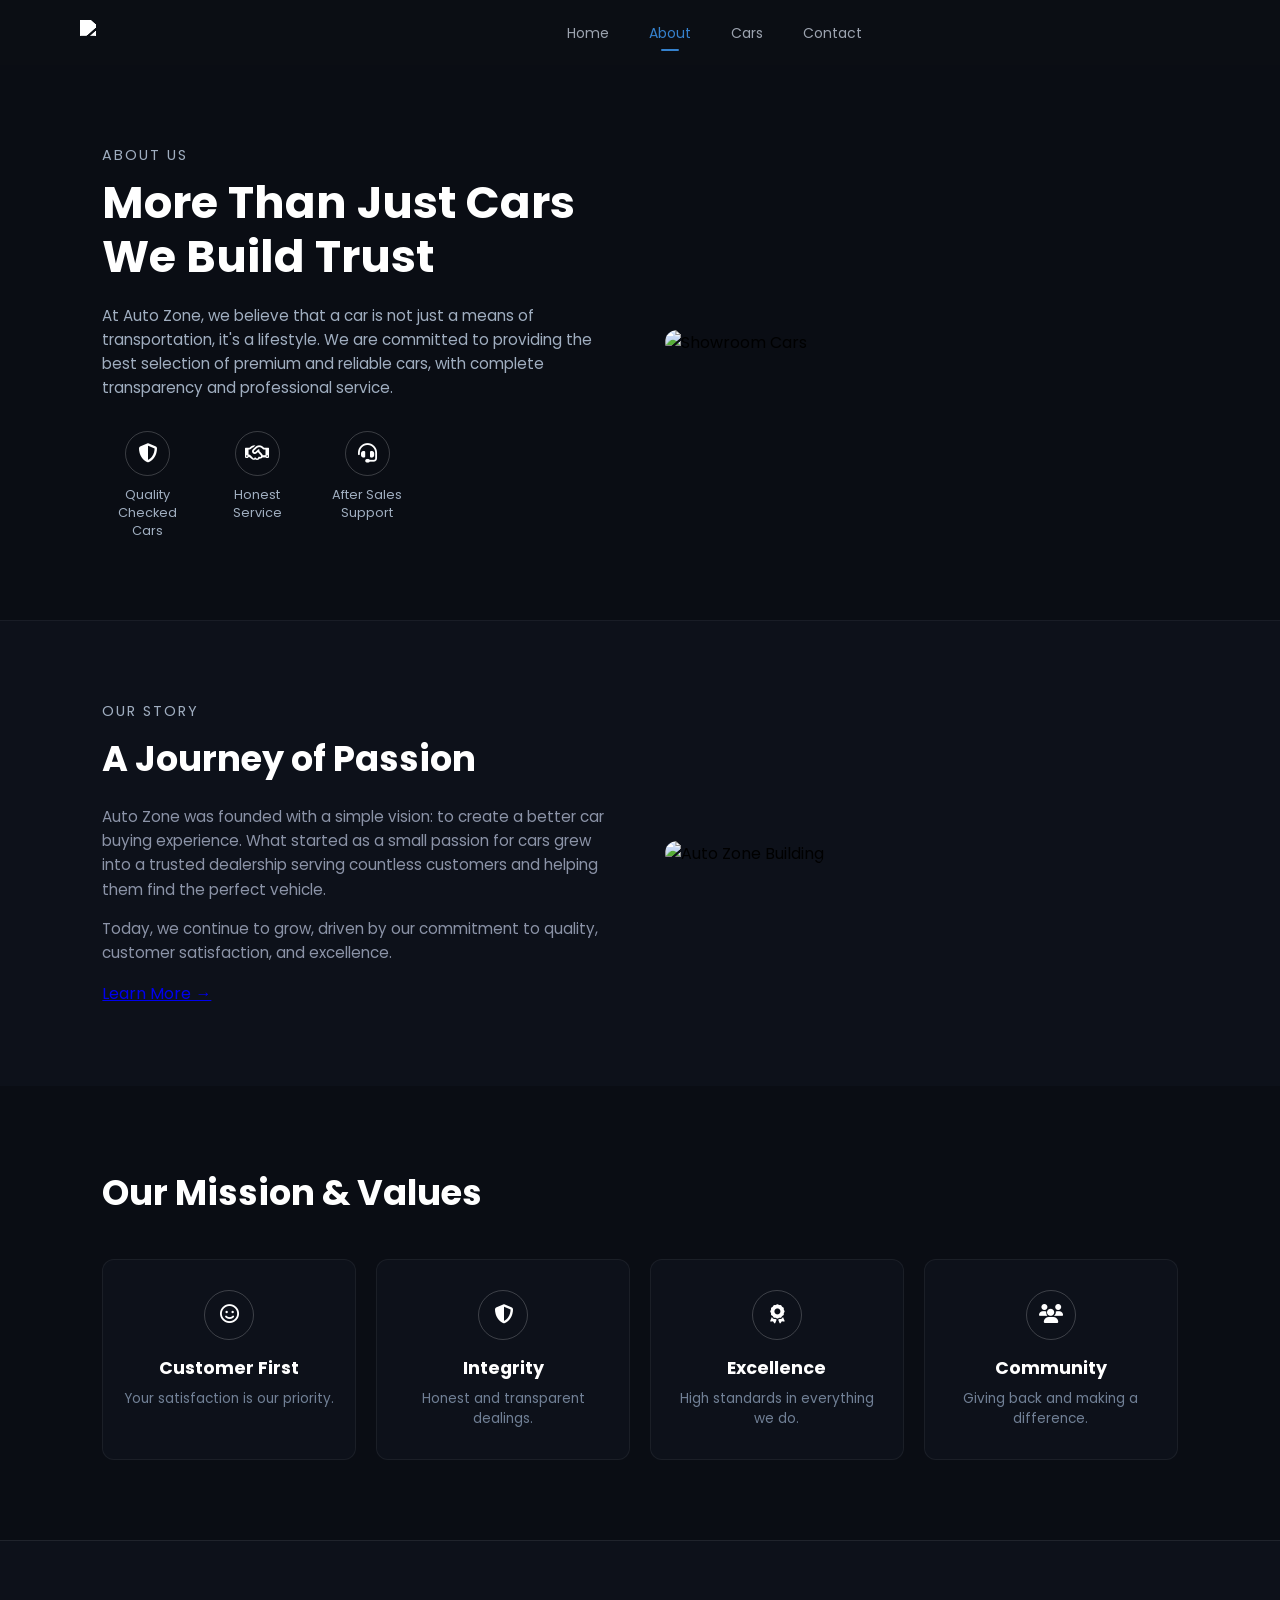
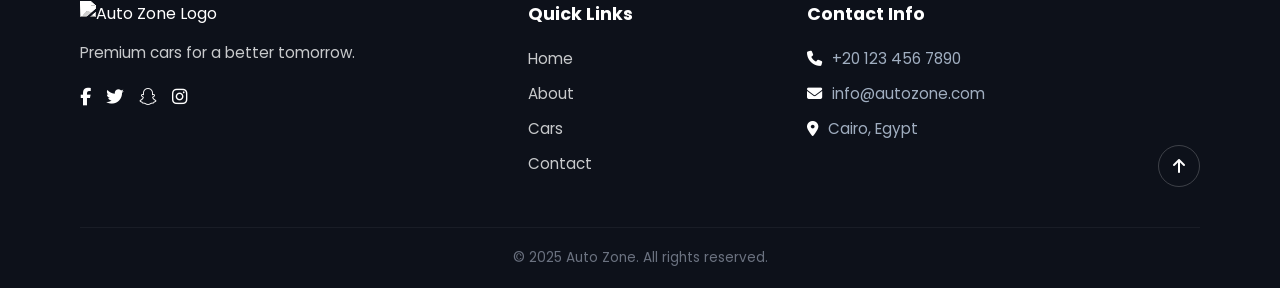
==== about.html @ 166deee4 "Add files via upload" ====
<!DOCTYPE html>
<html lang="en">
<head>
    <meta charset="UTF-8">
    <meta name="viewport" content="width=device-width, initial-scale=1.0">
    <title>Auto Zone</title>
    <link rel="stylesheet" href="https://cdnjs.cloudflare.com/ajax/libs/font-awesome/6.4.0/css/all.min.css">
    <link rel="preconnect" href="https://fonts.googleapis.com">
    <link rel="preconnect" href="https://fonts.gstatic.com" crossorigin>
    <link href="https://fonts.googleapis.com/css2?family=Poppins:wght@300;400;500;600;700&display=swap" rel="stylesheet">
    <link rel="stylesheet" href="home1.css">
    <link rel="stylesheet" href="home5.css">
    <link rel="stylesheet" href="about1.css">
    <link rel="stylesheet" href="about2.css">
    <link rel="stylesheet" href="about3.css">
</head>
<body>
    <header class="navbar">
        <div class="logo">
            <a href="home.html"><img src="img/logo.jpe" alt="AUTO ZONE Logo"></a>
        </div>
        <nav class="navlink" id="navmenu">
            <i class="fa-solid fa-xmark close-btn" id="closeBtn"></i>
            <ul>
                <li><a href="home.html">Home</a></li>
                <li><a href="about.html" class="active">About</a></li>
                <li><a href="cars.html">Cars</a></li>
                <li><a href="contact.html">Contact</a></li>
            </ul>
        </nav>
        <div class="abouticons">
           <i class="fa-solid fa-bars menu-toggle" id="menuToggle"></i>
        </div>
    </header>
<!-- -----section 1-------------------------------------------------------------------------------------------------- -->
    <section class="bhero">
        <div class="container">
            <div class="bcontent">
                <span class="title1">ABOUT US</span>
                <h1 class="title2">More Than Just Cars<br>We Build Trust</h1>
                <p class="description">
                    At Auto Zone, we believe that a car is not just a means of transportation, 
                    it's a lifestyle. We are committed to providing the best selection of premium 
                    and reliable cars, with complete transparency and professional service.
                </p>
    
                <div class="bfeatures">
                    <div class="feature1">
                        <i class="fa-solid fa-shield-halved"></i>
                        <span>Quality Checked Cars</span>
                    </div>
                    <div class="feature1">
                        <i class="fa-regular fa-handshake"></i>
                        <span>Honest Service</span>
                    </div>
                    <div class="feature1">
                        <i class="fa-solid fa-headset"></i>
                        <span>After Sales Support</span>
                    </div>
                </div>
            </div>
            
            <div class="bimage">
                <img src="img/rana-singh-kHwTC1fZ23o-unsplash.jpg" alt="Showroom Cars">
            </div>
        </div>
    </section>
<!--section 2 ------------------------------------------------------------------------------------------------------------>
<section class="story">
    <div class="container">
        <div class="scontent">
            <span class="stitle">OUR STORY</span>
            <h2>A Journey of Passion</h2>
            <p>
                 Auto Zone was founded with a simple vision: to create a better car buying experience. 
                What started as a small passion for cars grew into a trusted dealership serving 
                countless customers and helping them find the perfect vehicle.
            </p>
            <p>
                Today, we continue to grow, driven by our commitment to quality, 
                customer satisfaction, and excellence.
            </p>
            <a href="#" class="btn-primary">Learn More &rarr;</a>
        </div>
        <div class="simage">
            <img src="img/autozone.jpe" alt="Auto Zone Building">
        </div>
    </div>
</section>

<!--section 3 ----------------------------------------------------------------------------------------------->
<section class="values">
    <div class="container">
        <div class="title">
            <h2>Our Mission & Values</h2>
        </div>
        <div class="vgrid">
            <div class="vcard">
                <div class="icon">
                    <i class="fa-regular fa-face-smile"></i>
                </div>
                <h3>Customer First</h3>
                <p>Your satisfaction is our priority.</p>
            </div>
            <div class="vcard">
                <div class="icon">
                    <i class="fa-solid fa-shield-halved"></i>
                </div>
                <h3>Integrity</h3>
                <p>Honest and transparent dealings.</p>
            </div>
            <div class="vcard">
                <div class="icon">
                    <i class="fa-solid fa-award"></i>
                </div>
                <h3>Excellence</h3>
                <p>High standards in everything we do.</p>
            </div>
            <div class="vcard">
                <div class="icon">
                    <i class="fa-solid fa-users"></i>
                </div>
                <h3>Community</h3>
                <p>Giving back and making a difference.</p>
            </div>
        </div>
    </div>
</section>

<!-- FOOTER SECTION-------------------------------->
    <footer class="footer">
        <div class="container">
            <div class="footer-logo">
                <div class="footer-logo-img">
                    <img src="img/logo.jpe" alt="Auto Zone Logo">
                </div>
                <p>Premium cars for a better tomorrow.</p>
                <div class="links">
                    <a href="#"><i class="fa-brands fa-facebook-f"></i></a>
                    <a href="#"><i class="fa-brands fa-twitter"></i></a>
                    <a href="#"><i class="fa-brands fa-snapchat"></i></a>
                    <a href="#"><i class="fa-brands fa-instagram"></i></a>
                </div>
            </div>

            <div class="footerlinks">
                <h3>Quick Links</h3>
                <ul>
                    <li><a href="home.html">Home</a></li>
                    <li><a href="about.html">About</a></li>
                    <li><a href="cars.html">Cars</a></li>
                    <li><a href="contact.html">Contact</a></li>
                </ul>
            </div>

            <div class="footercontact">
                <h3>Contact Info</h3>
                <ul>
                    <li><i class="fa-solid fa-phone"></i> +20 123 456 7890</li>
                    <li><i class="fa-solid fa-envelope"></i> info@autozone.com</li>
                    <li><i class="fa-solid fa-location-dot"></i> Cairo, Egypt</li>
                </ul>
            </div>

            <a href="#" class="back">
                <i class="fa-solid fa-arrow-up"></i>
            </a>
        </div>

        <div class="footerbottom">
            <p>&copy; 2025 Auto Zone. All rights reserved.</p>
        </div>
    </footer>
<script src="home.js"></script>
</body>
</html>
---- home1.css ----
* {
    margin: 0;
    padding: 0;
    box-sizing: border-box;
    font-family: 'Poppins', sans-serif;
}
body {
    background-color: #0a0d14;
}
.hero {
    width: 100%;
    min-height: 100vh;
    display: flex;
    flex-direction: column;
}
.navbar {
    width: 100%;
    background-color: #0b0e14;
    display: flex;
    justify-content: space-between;
    align-items: center;
    padding: 20px 80px;
    z-index: 10;
}

.logo img {
    height: 50px;
    width: auto;
    object-fit: contain;
    filter: grayscale(100%) contrast(500%) brightness(150%);
    mix-blend-mode: screen;
}
.navlink ul {
    display: flex;
    list-style: none;
    gap: 40px;
}
.navlink ul li a {
    text-decoration: none;
    color: #9ca3af;
    font-size: 14px;
    font-weight: 400;
    transition: color 0.3s ease;
    position: relative;
}
.navlink ul li a:hover,.navlink ul li a.active {
    color: #3581cd;
}

.navlink ul li a.active::after {
    content: '';
    position: absolute;
    bottom: -8px;
    left: 50%;
    transform: translateX(-50%);
    width: 18px;
    height: 2px;
    background-color: #3581cd;
    border-radius: 2px;
}
.navicons {
    display: flex;
    gap: 22px;
}
.navicons .icon-link {
    color: #ffffff;
    font-size: 16px;
    text-decoration: none;
}
/*---- responsive------------------------------------------------------------------------- */
.menu-toggle, .close-btn {
    display: none;
    color: #ffffff;
    font-size: 22px;
    cursor: pointer;
}
@media (max-width: 840px) {
    .navbar {
        padding: 15px 30px;
    }
    .menu-toggle {
        display: block;
    }
    .close-btn {
        display: block;
        position: absolute;
        top: 25px;
        right: 25px;
    }
    .navlink {
        position: fixed;
        top: 0;
        right: -100%; 
        width: 250px;
        height: 100vh;
        background-color: #0b0e14;
        box-shadow: -5px 0 15px rgba(0, 0, 0, 0.5);
        display: flex;
        flex-direction: column;
        padding: 80px 40px;
        transition: right 0.4s ease;
        z-index: 100;
    }
    .navlink.active {
        right: 0; 
    }
    .navlink ul {
        flex-direction: column;
        gap: 25px;
    }
    .navlink ul li a {
        font-size: 16px;
    }
}
---- home5.css ----
.footer {
    background-color: #0d111a;
    border-top: 1px solid rgba(255, 255, 255, 0.08);
    padding: 60px 80px 20px;
    color: #a0aec0;
    position: relative;
}
.footer .container {
    display: flex;
    justify-content: space-between;
    align-items: flex-start;
    gap: 40px;
    max-width: 1200px;
    margin: 0 auto 40px;
    position: relative;
}
.footer-logo img {
    height: 40px;
    width: auto;
    margin-bottom: 15px;
    filter:grayscale(100%) brightness(100%) contrast(400%);
}
.footer-logo p {
    font-size: 0.95rem;
    margin-bottom: 20px;
    color: #c8cacc;
}
.footer-logo .links {
    display: flex;
    gap: 15px;
}
.footer-logo .links a {
    color: #ffffff;
    font-size: 1.1rem;
    transition: color 0.3s ease;
}
.footer-logo .links a:hover {
    color: #3581cd;
}


.footerlinks h3,.footercontact h3 {
    color: white;
    font-size: 1.1rem;
    margin-bottom: 20px;
}

.footerlinks ul,.footercontact ul {
    list-style: none;
    padding: 0;
    margin: 0;
}
.footerlinks ul li,.footercontact ul li {
    margin-bottom: 12px;
    font-size: 0.95rem;
}
.footerlinks ul li a {
    color: #c8cacc;
    text-decoration: none;
    transition: color 0.3s ease;
}
.footerlinks ul li a:hover {
    color: #3581cd;
}

.footercontact ul li {
    display: flex;
    align-items: center;
    gap: 10px;
}
.footercontact ul li i {
    color: white;
}

/*  Button up page */
.footer .back {
    width: 42px;
    height: 42px;
    border: 1px solid rgba(255, 255, 255, 0.2);
    border-radius: 50%;
    display: flex;
    justify-content: center;
    align-items: center;
    color: #ffffff;
    text-decoration: none;
    align-self: flex-end;
    transition: all 0.3s ease;
}
.footer .back:hover {
    border-color: #3581cd;
    color: #3581cd;
}
.footerbottom {
    text-align: center;
    border-top: 1px solid rgba(255, 255, 255, 0.05);
    padding-top: 20px;
    font-size: 0.85rem;
    color: #6b7280;
}
/* ---responsive------------------------------------ */
@media (max-width: 720px) {
    .footer {
        padding: 40px 20px 20px;
    }
    .footer .container {
        flex-wrap: wrap; 
        gap: 30px 20px;
    }
    .footer-logo {
        width: 55%;
    }
    .footerlinks {
        width: 35%;
    }
    .footercontact {
        width: 70%;
    }
    .footer .back {
        align-self: flex-start;
        margin-top: 20px;
    }
}


@media (max-width: 480px) {
    .footer-logo, 
    .footerlinks, 
    .footercontact {
        width: 100%;
    }
}
---- about1.css ----
.bhero {
    padding: 80px 8%;
    background-color: #0a0d14;
}
.bhero .container {
    display: flex;
    align-items: center;
    justify-content: space-between;
    gap: 50px;
    max-width: 1200px;
    margin: 0 auto;
}
.bcontent {
    flex: 1;
}
.about-hero .container,.our-story .container,.mission-values .container {
    max-width: 1500px; 
    width: 95%;        
}
.bcontent .title1 {
    color: #a0aec0;
    font-size: 0.9rem;
    letter-spacing: 2px;
    display: block;
    margin-bottom: 10px;
}
.bcontent h1 {
    color: #ffffff;
    font-size: 2.8rem;
    font-weight: 700;
    line-height: 1.2;
    margin-bottom: 20px;
}
.bcontent p {
    color: #a0aec0;
    font-size: 0.95rem;
    line-height: 1.6;
    margin-bottom: 30px;
}
.bfeatures {
    display: flex;
    gap: 20px;
}
.feature1 {
    display: flex;
    flex-direction: column;
    align-items: center;
    text-align: center;
    gap: 10px;
}
.feature1 i {
    font-size: 1.2rem;
    color: #ffffff;
    border: 1px solid rgba(255, 255, 255, 0.2);
    width: 45px;
    height: 45px;
    border-radius: 50%;
    display: flex;
    align-items: center;
    justify-content: center;
}
.feature1 span {
    color: #a0aec0;
    font-size: 0.8rem;
    max-width: 90px;
}

.bimage {
    flex: 1;
}
.bimage img {
    width: 100%;
    height: 350px;
    object-fit: cover;
    border-radius: 12px;
}
/* -----responsive-------------------------------------------------------- */
@media (max-width: 700px) {
    .bhero {
        padding: 50px 20px;
        height: auto; 
    }
    .bhero .container {
        display: flex;
        flex-direction: column;
        gap: 25px;
    }
    .bcontent {
        width: 100%;
    }
    .bhero .title2 {
        font-size: 26px;
    }

    .bimage {
        width: 100%;
        max-width: 400px; 
        height: auto;    
        margin: 0 auto;   
        border-radius: 12px;
        overflow: hidden; 
    }
    .bimage img {
        width: 100%;
        height: 100%;
        object-fit: fill; 
        display: block;
    }
    .bcontent {
        width: 100%;
        text-align: center;
    }

    .bfeatures {
        display: flex;
        justify-content: center; 
        align-items: center;
        gap: 20px;
        flex-wrap: wrap;        
        margin-top: 25px;
    }
    .feature1 {
        display: flex;
        flex-direction: column;  
        align-items: center;
        text-align: center;
    }
}

@media (max-width: 480px) {
    .bimage {
        height: 200px; 
    }
}
---- about2.css ----
.story {
    padding: 80px 8%;
    background-color: #0d111a;
    border-top: 1px solid rgba(255, 255, 255, 0.05);
}
.story .container {
    display: flex;
    align-items: center;
    justify-content: space-between;
    gap: 50px;
    max-width: 1200px;
    margin: 0 auto;
}
.scontent {
    flex: 1;
}
.scontent .stitle {
    color: #a0aec0;
    font-size: 0.9rem;
    letter-spacing: 2px;
    display: block;
    margin-bottom: 10px;
}
.scontent h2 {
    color: #ffffff;
    font-size: 2.2rem;
    margin-bottom: 20px;
}
.scontent p {
    color: #8b93a7;
    font-size: 0.95rem;
    line-height: 1.6;
    margin-bottom: 15px;
}
.simage {
    flex: 1;
}
.simage img {
    width: 100%;
    height: 320px;
    object-fit: cover;
    border-radius: 12px;
}
/*---------Responsive-------------------------------------------------*/
@media (max-width: 700px) {
    .story {
        padding: 50px 5%;
    }
    .story .container {
        flex-direction: column;
        gap: 30px;
    }
    .scontent {
        width: 100%;
        text-align: center;
    }
    .scontent h2 {
        font-size: 1.8rem;
    }
    .scontent .btn-primary {
        display: inline-flex;
        justify-content: center;
        align-items: center;
        margin: 10px auto 0;
    }

    .simage {
        width: 100%;
        max-width: 500px;
        margin: 0 auto;
    }
    .simage img {
        width: 100%;
        height: 260px;
        object-fit: cover;
    }
}


@media (max-width: 480px) {
    .scontent h2 {
        font-size: 1.5rem;
    }
    .simage img {
        height: 200px;
    }
}
---- about3.css ----
.values {
    padding: 80px 8%;
    background-color: #0a0d14;
}
.values .container {
    max-width: 1200px;
    margin: 0 auto;
}
.values .title {
    margin-bottom: 40px;
}

.values h2 {
    color: #ffffff;
    font-size: 2.2rem;
}
.vgrid {
    display: grid;
    grid-template-columns: repeat(auto-fit, minmax(220px, 1fr));
    gap: 20px;
}
.vcard {
    background-color: #0d111a;
    border: 1px solid rgba(255, 255, 255, 0.06);
    border-radius: 12px;
    padding: 30px 20px;
    text-align: center;
    display: flex;
    flex-direction: column;
    align-items: center;
    transition: transform 0.3s ease;
}

.vcard:hover {
    transform: translateY(-5px);
    border-color:#3581cd;
}
.vcard .icon {
    width: 50px;
    height: 50px;
    border-radius: 50%;
    border: 1px solid rgba(255, 255, 255, 0.2);
    display: flex;
    align-items: center;
    justify-content: center;
    margin-bottom: 15px;
}
.vcard .icon i {
    color: #ffffff;
    font-size: 1.2rem;
}
.vcard h3 {
    color: #ffffff;
    font-size: 1.1rem;
    margin-bottom: 8px;
}
.vcard p {
    color: #718096;
    font-size: 0.85rem;
}
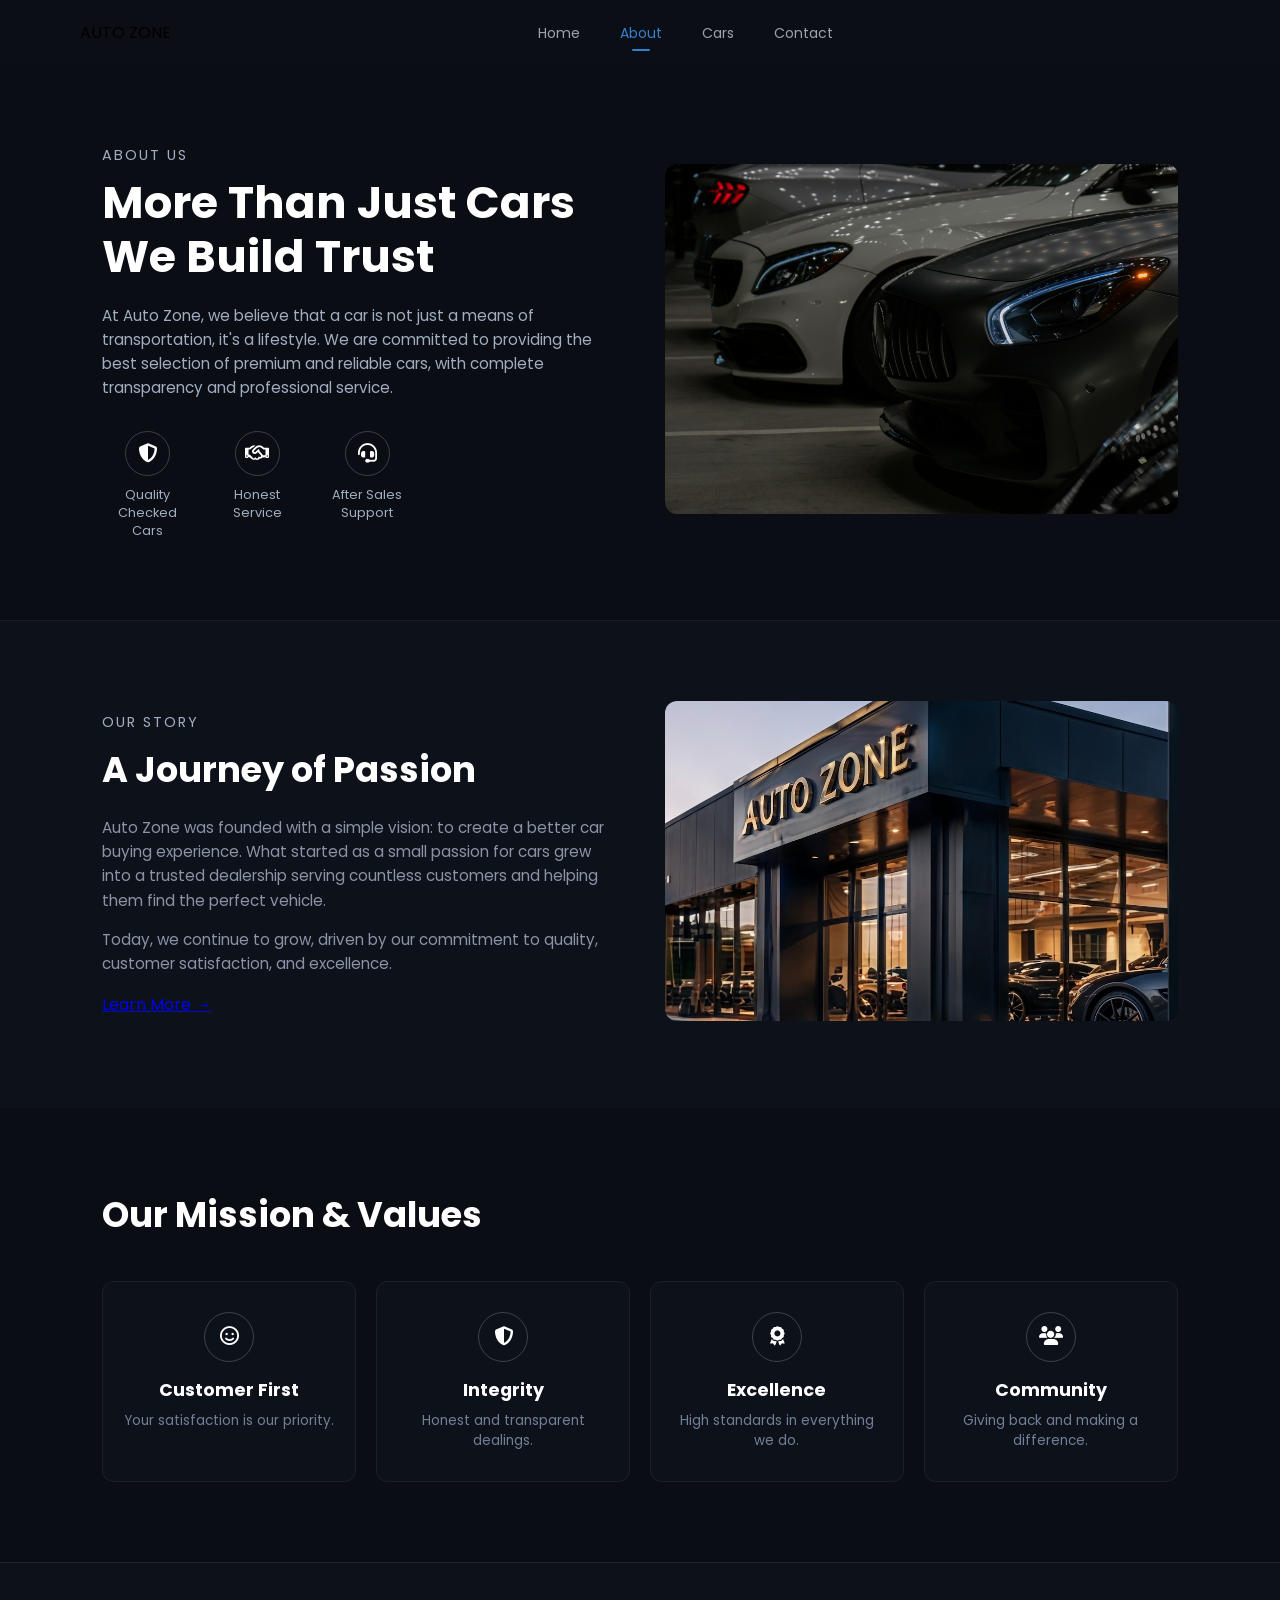
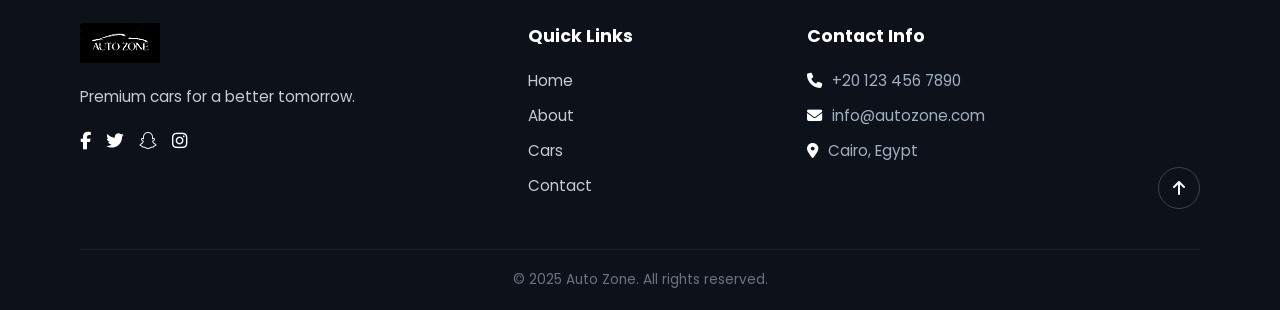
==== commit 44506f8b: "Update about.html" ====
--- a/about.html
+++ b/about.html
@@ -16,9 +16,7 @@
 </head>
 <body>
     <header class="navbar">
-        <div class="logo">
-            <a href="home.html"><img src="img/logo.jpe" alt="AUTO ZONE Logo"></a>
-        </div>
+        <div class="logo">AUTO ZONE</div>
         <nav class="navlink" id="navmenu">
             <i class="fa-solid fa-xmark close-btn" id="closeBtn"></i>
             <ul>
@@ -173,4 +171,4 @@
     </footer>
 <script src="home.js"></script>
 </body>
-</html>+</html>
--- a/home1.css
+++ b/home1.css
@@ -21,14 +21,6 @@
     align-items: center;
     padding: 20px 80px;
     z-index: 10;
-}
-
-.logo img {
-    height: 50px;
-    width: auto;
-    object-fit: contain;
-    filter: grayscale(100%) contrast(500%) brightness(150%);
-    mix-blend-mode: screen;
 }
 .navlink ul {
     display: flex;
@@ -106,9 +98,21 @@
     }
     .navlink ul {
         flex-direction: column;
+
+   @import url('https://fonts.googleapis.com/css2?family=Playfair+Display:wght@700&display=swap');
+.logo {
+    font-family: 'Playfair Display', 'Bodoni MT', 'Didot', 'Garamond', serif;
+    font-size: 26px;
+    font-weight: 700;
+    letter-spacing: 2.5px;
+    color: #ffffff; 
+    text-transform: uppercase;
+    user-select: none; 
+    cursor: default;
+}     
         gap: 25px;
     }
     .navlink ul li a {
         font-size: 16px;
     }
-}+}
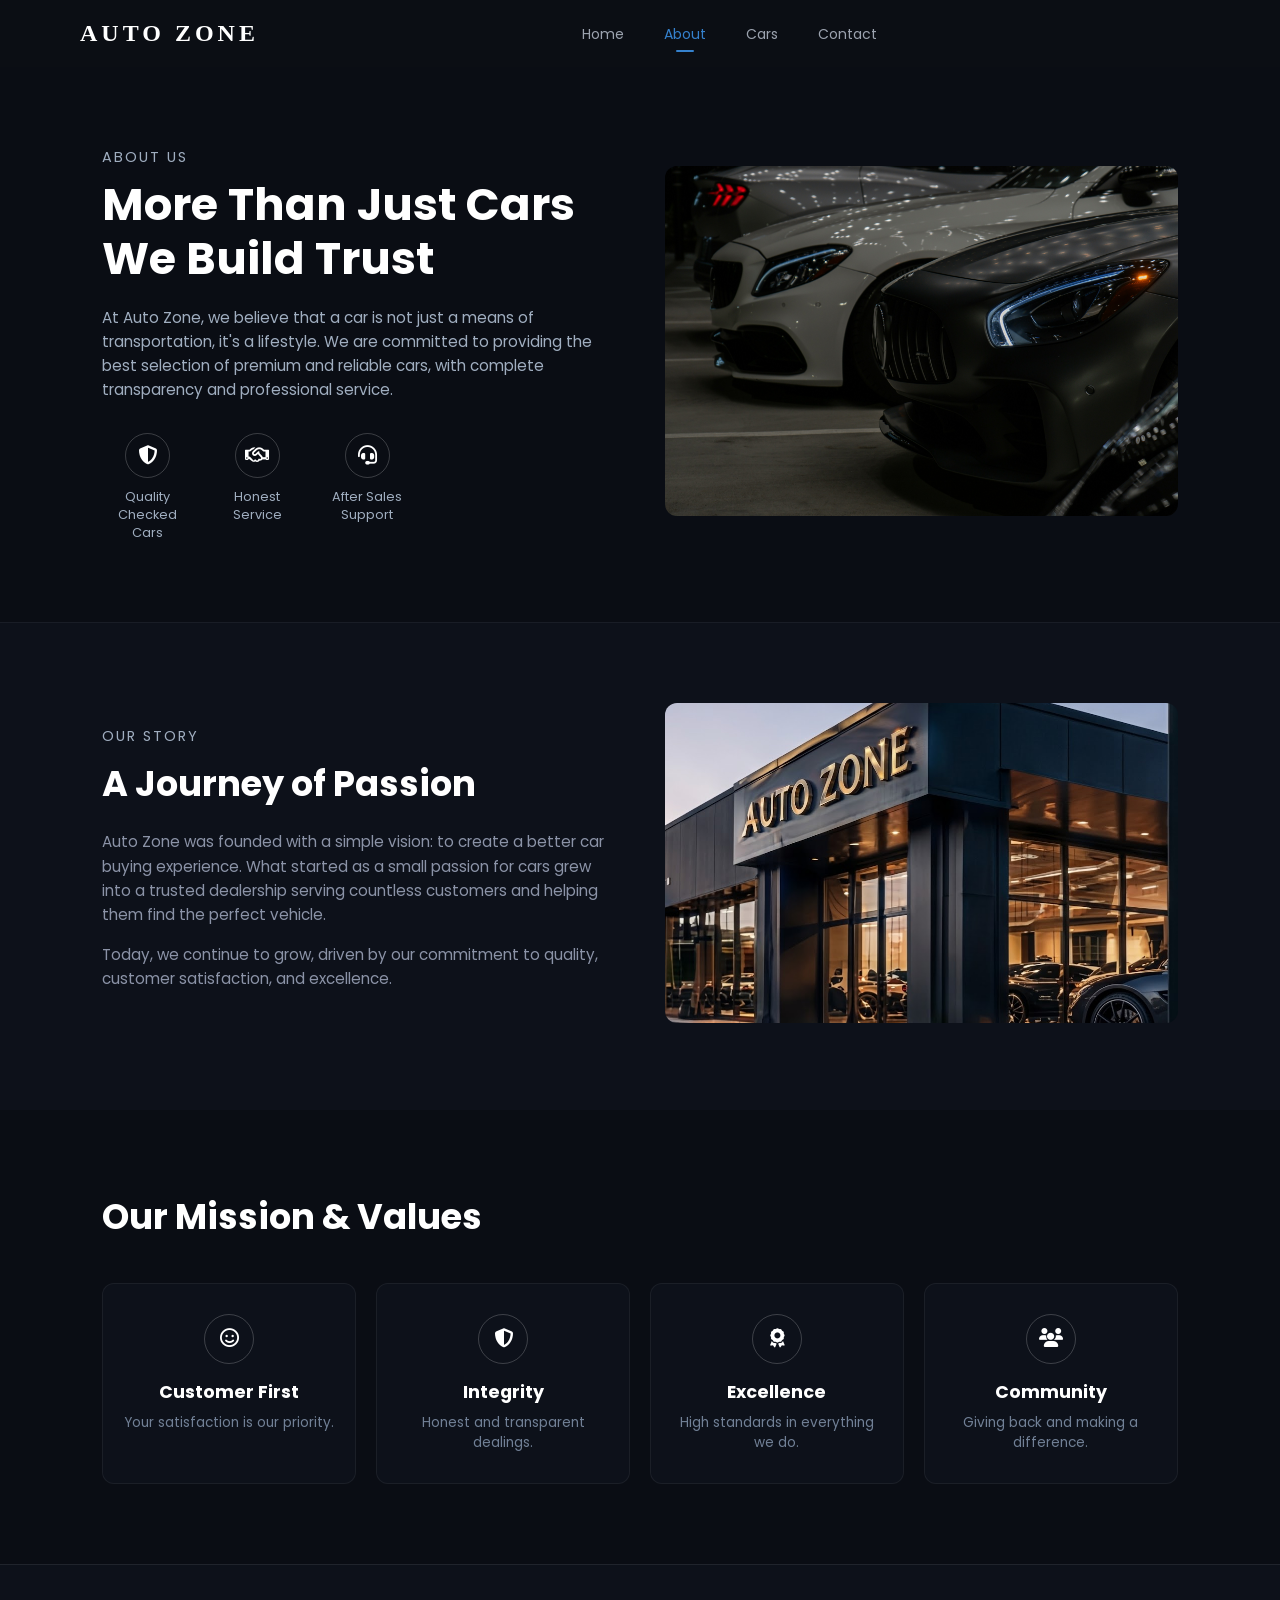
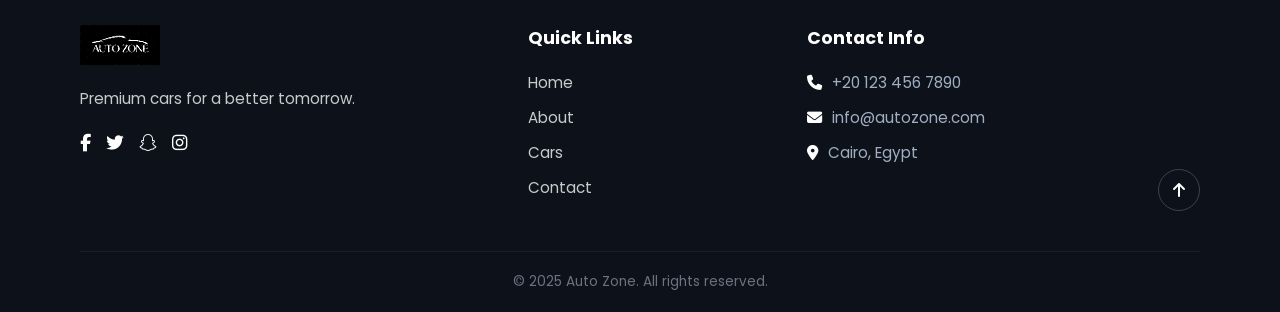
==== commit 42ba116f: "Update about.html" ====
--- a/about.html
+++ b/about.html
@@ -78,7 +78,6 @@
                 Today, we continue to grow, driven by our commitment to quality, 
                 customer satisfaction, and excellence.
             </p>
-            <a href="#" class="btn-primary">Learn More &rarr;</a>
         </div>
         <div class="simage">
             <img src="img/autozone.jpe" alt="Auto Zone Building">
--- a/home1.css
+++ b/home1.css
@@ -59,6 +59,15 @@
     font-size: 16px;
     text-decoration: none;
 }
+@import url('https://fonts.googleapis.com/css2?family=Cinzel:wght@700;800&display=swap');
+
+.logo {
+    font-family: 'Cinzel', serif;
+    font-size: 24px;
+    font-weight: 800;
+    letter-spacing: 4px;
+    color: #ffffff;
+}
 /*---- responsive------------------------------------------------------------------------- */
 .menu-toggle, .close-btn {
     display: none;
@@ -98,18 +107,7 @@
     }
     .navlink ul {
         flex-direction: column;
-
-   @import url('https://fonts.googleapis.com/css2?family=Playfair+Display:wght@700&display=swap');
-.logo {
-    font-family: 'Playfair Display', 'Bodoni MT', 'Didot', 'Garamond', serif;
-    font-size: 26px;
-    font-weight: 700;
-    letter-spacing: 2.5px;
-    color: #ffffff; 
-    text-transform: uppercase;
-    user-select: none; 
-    cursor: default;
-}     
+    
         gap: 25px;
     }
     .navlink ul li a {
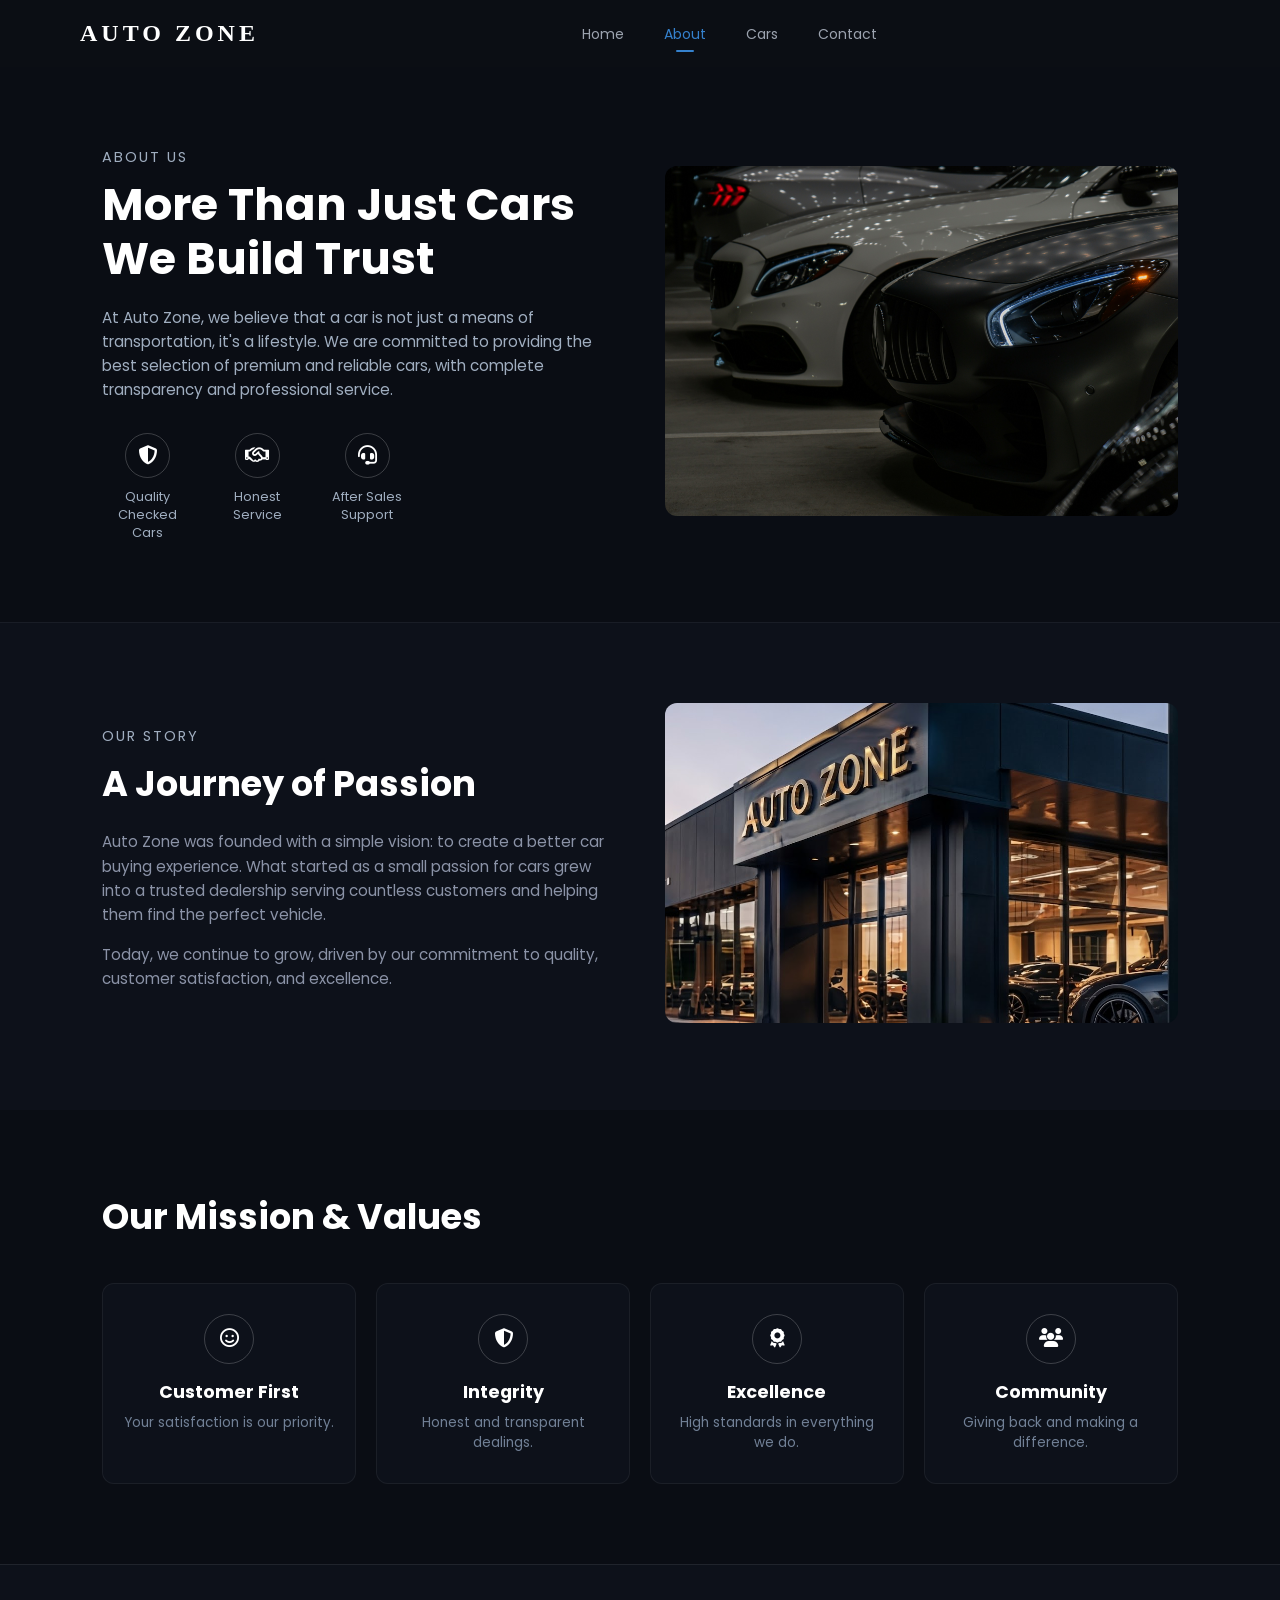
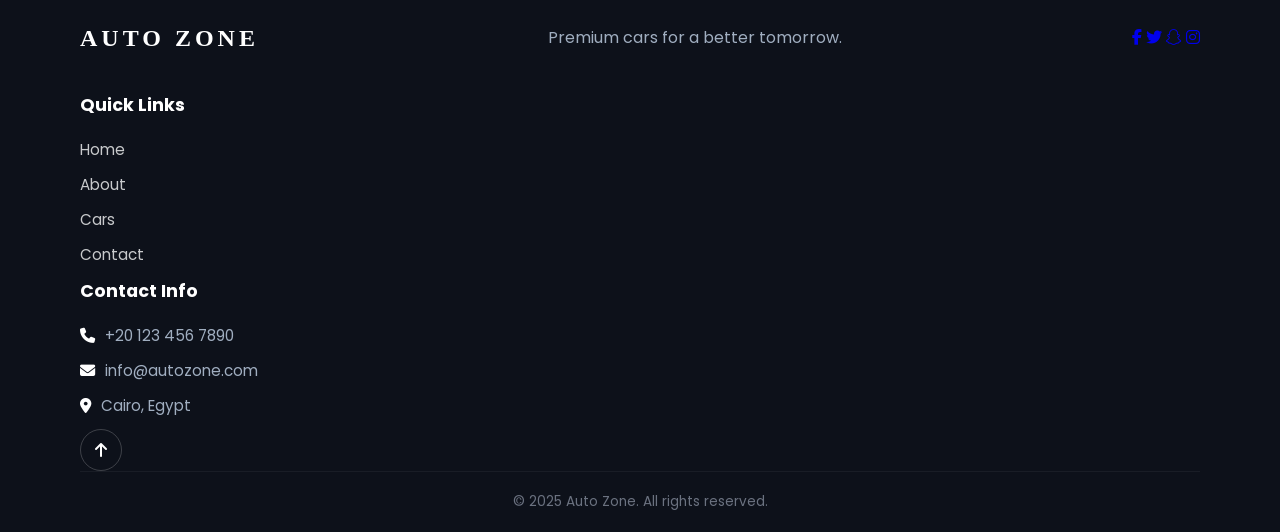
==== commit b261116a: "Update about.html" ====
--- a/about.html
+++ b/about.html
@@ -127,10 +127,7 @@
 <!-- FOOTER SECTION-------------------------------->
     <footer class="footer">
         <div class="container">
-            <div class="footer-logo">
-                <div class="footer-logo-img">
-                    <img src="img/logo.jpe" alt="Auto Zone Logo">
-                </div>
+            <div class="logo">AUTO ZONE</div>
                 <p>Premium cars for a better tomorrow.</p>
                 <div class="links">
                     <a href="#"><i class="fa-brands fa-facebook-f"></i></a>
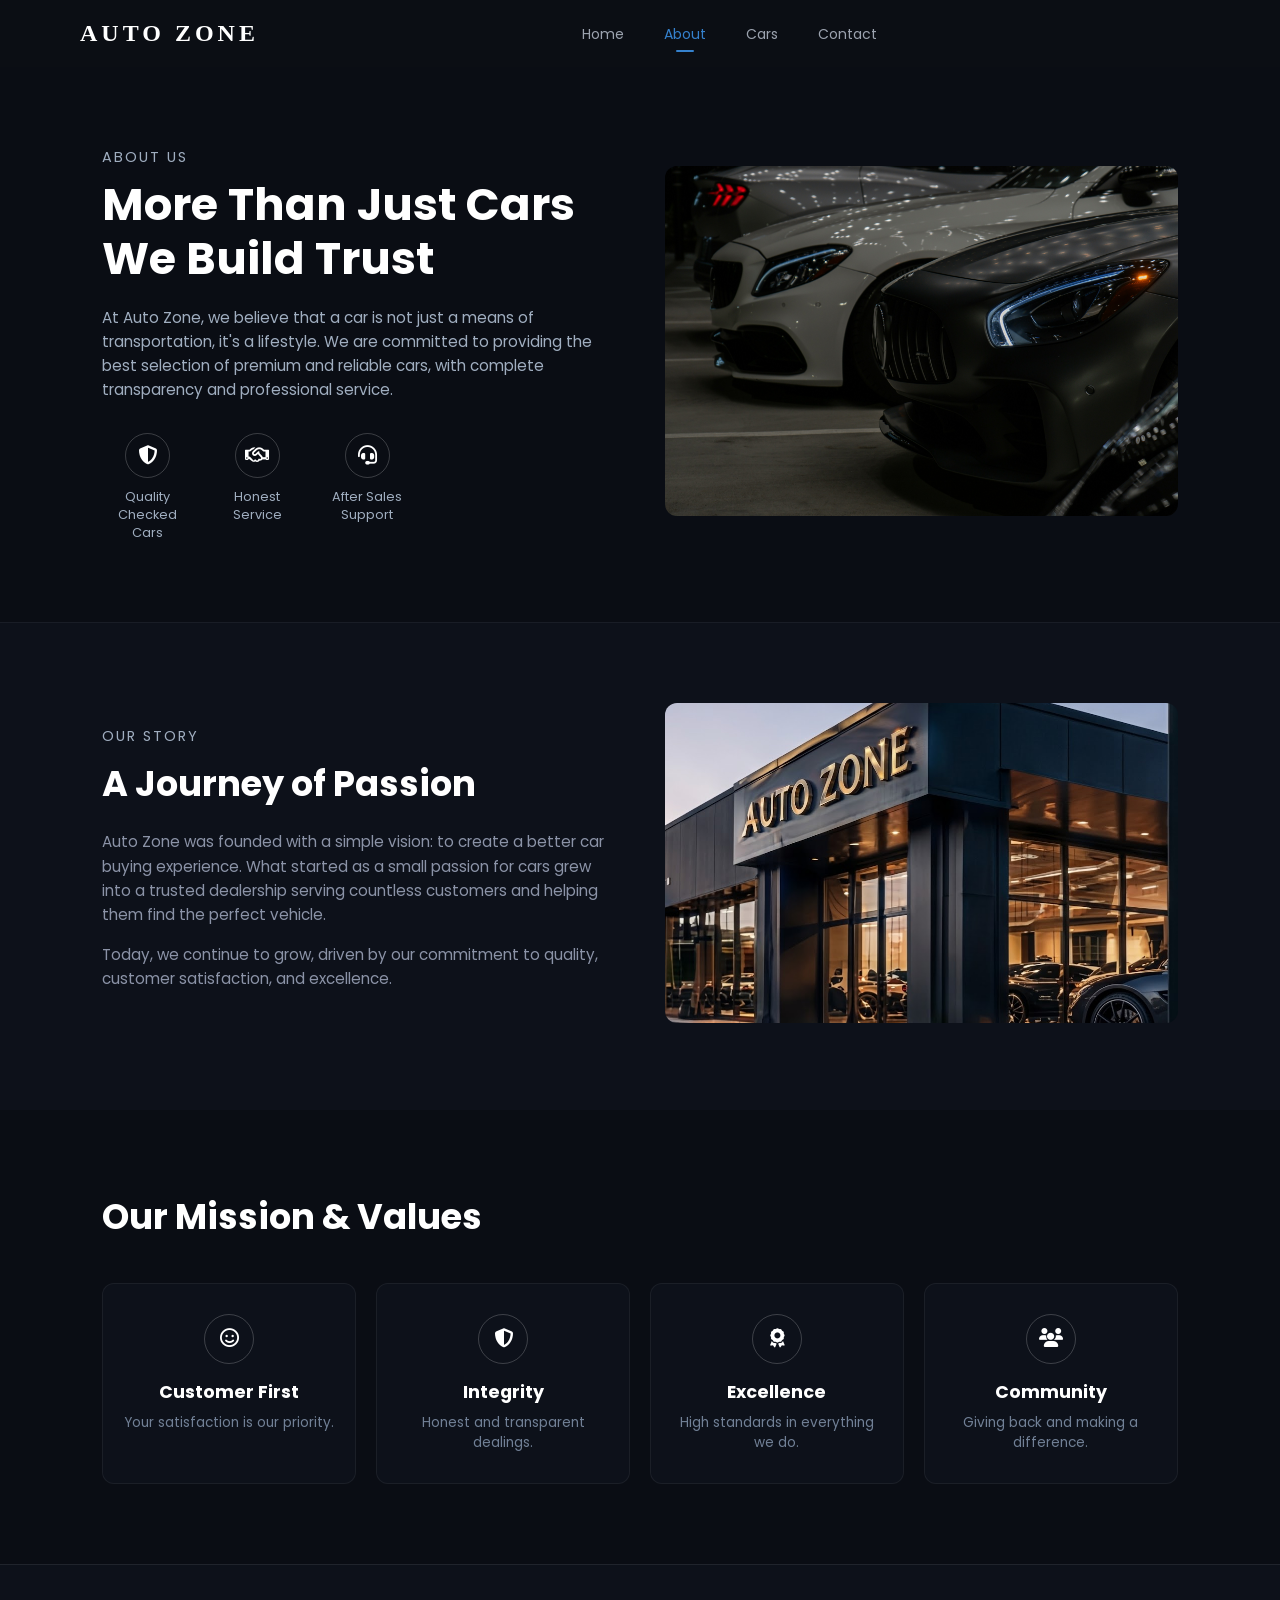
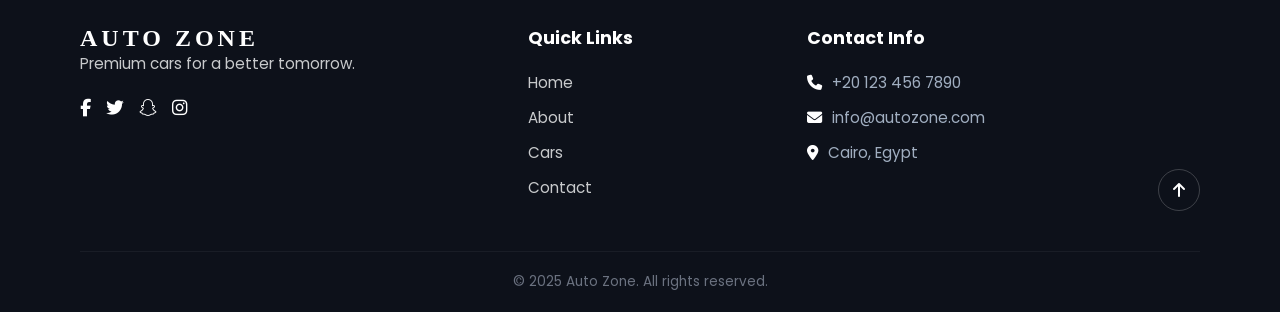
==== commit 60362af9: "Update about.html" ====
--- a/about.html
+++ b/about.html
@@ -127,6 +127,7 @@
 <!-- FOOTER SECTION-------------------------------->
     <footer class="footer">
         <div class="container">
+            <div class="footer-logo">
             <div class="logo">AUTO ZONE</div>
                 <p>Premium cars for a better tomorrow.</p>
                 <div class="links">
